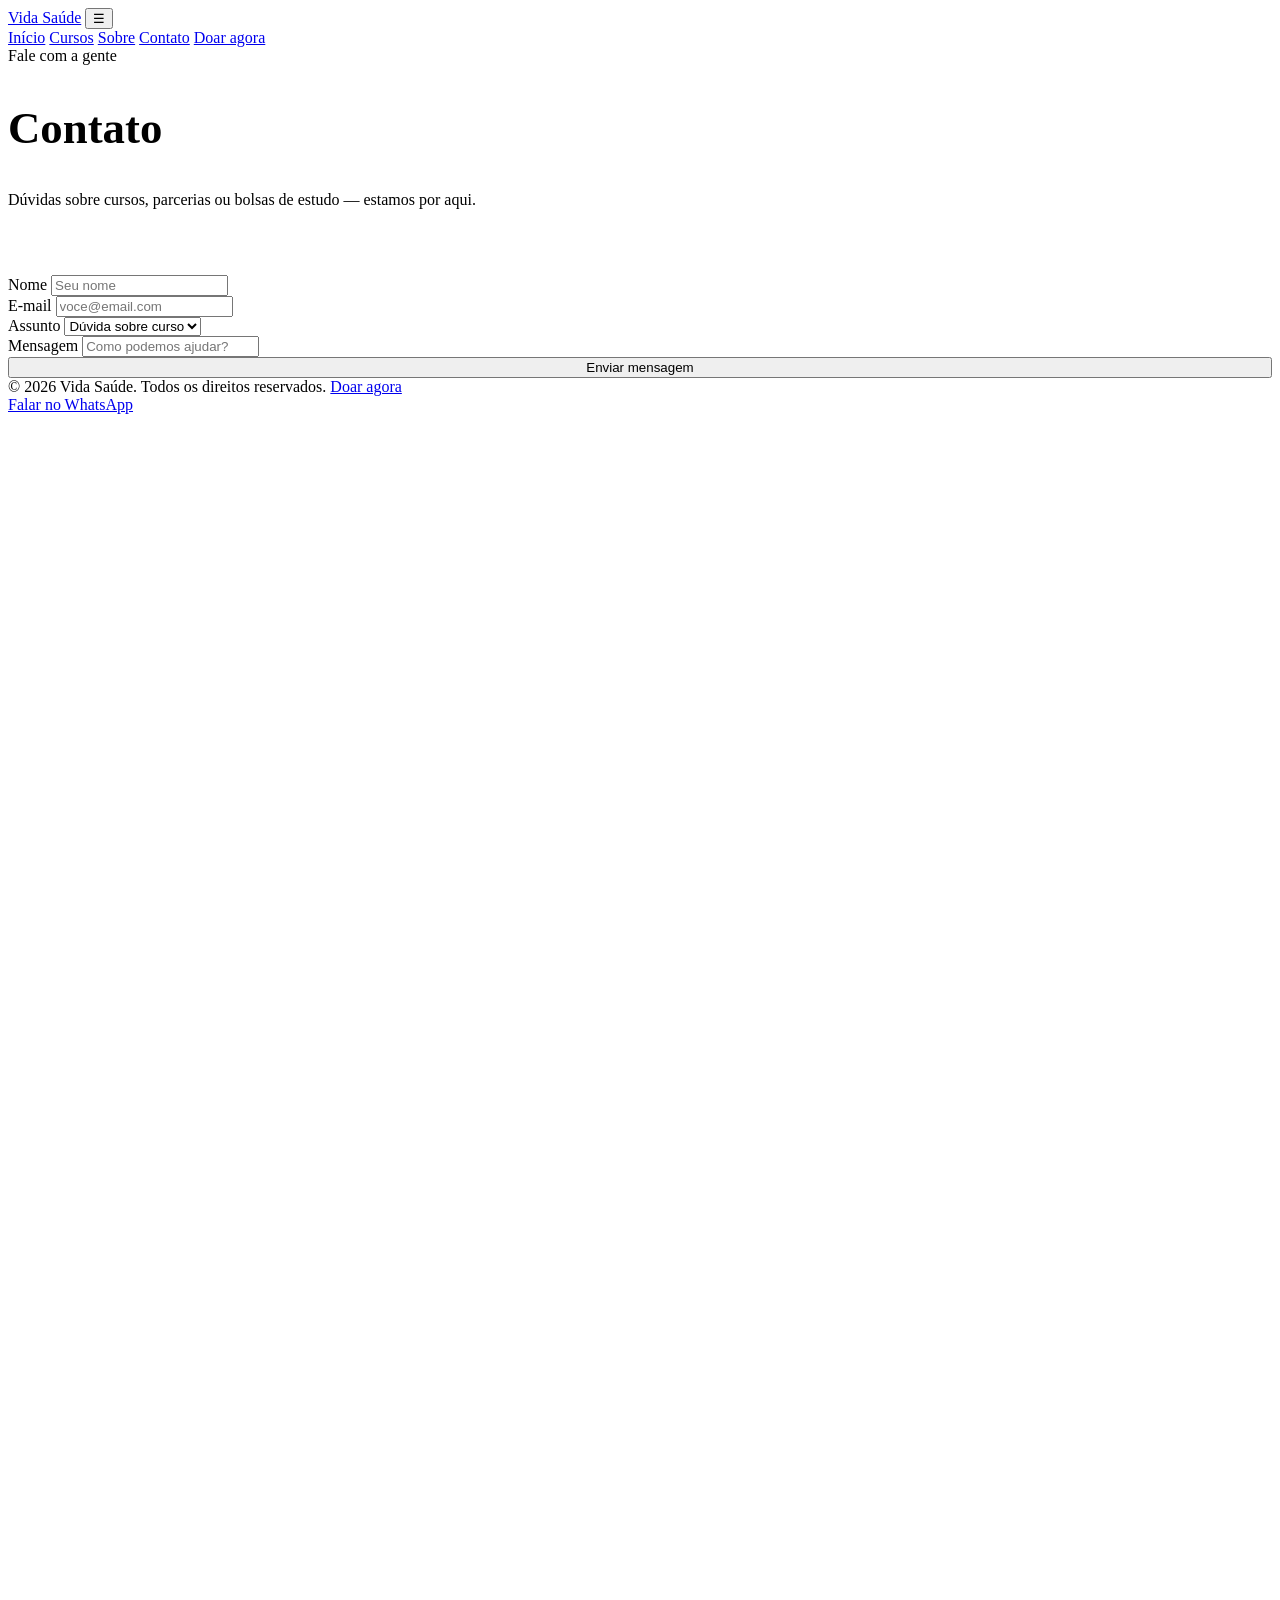
==== Contato.html @ 939e720a "1 versão" ====
<!DOCTYPE html>
<html lang="pt-BR">
<head>
<meta charset="UTF-8">
<meta name="viewport" content="width=device-width, initial-scale=1.0">
<title>Contato — Cruz Vermelha</title>
<link rel="stylesheet" href="style.css">
</head>
<body>

<header class="header">
  <div class="container header-inner">
    <a href="index.html" class="logo"><span class="marca" aria-hidden="true"></span>Vida Saúde</a>
    <button class="nav-toggle" aria-label="Abrir menu" aria-expanded="false">☰</button>
    <nav class="nav">
      <a href="index.html">Início</a>
      <a href="cursos.html">Cursos</a>
      <a href="sobre.html">Sobre</a>
      <a href="contato.html">Contato</a>
      <a href="doacao.html" class="btn-doar">Doar agora</a>
    </nav>
  </div>
</header>

<section class="hero" style="padding-bottom:50px;">
  <div class="container">
    <span class="eyebrow">Fale com a gente</span>
    <h1 style="font-size:clamp(2rem,4vw,2.8rem);">Contato</h1>
    <p class="lead">Dúvidas sobre cursos, parcerias ou bolsas de estudo — estamos por aqui.</p>
  </div>
</section>

<section class="secao">
  <div class="container">
    <form class="form-doacao" onsubmit="event.preventDefault(); alert('Mensagem enviada! (ligar a um backend real de envio de e-mail)');">
      <div class="campo">
        <label for="c-nome">Nome</label>
        <input type="text" id="c-nome" required placeholder="Seu nome">
      </div>
      <div class="campo">
        <label for="c-email">E-mail</label>
        <input type="email" id="c-email" required placeholder="voce@email.com">
      </div>
      <div class="campo">
        <label for="c-assunto">Assunto</label>
        <select id="c-assunto">
          <option>Dúvida sobre curso</option>
          <option>Bolsa de estudo</option>
          <option>Quero ser instrutor</option>
          <option>Parcerias</option>
        </select>
      </div>
      <div class="campo">
        <label for="c-mensagem">Mensagem</label>
        <input type="text" id="c-mensagem" placeholder="Como podemos ajudar?">
      </div>
      <button type="submit" class="btn btn-primario" style="width:100%;">Enviar mensagem</button>
    </form>
  </div>
</section>

<footer class="footer">
  <div class="container">
    <div class="footer-baixo">
      <span>© 2026 Vida Saúde. Todos os direitos reservados.</span>
      <a href="doacao.html">Doar agora</a>
    </div>
  </div>
</footer>

<a href="https://wa.me/5500000000000?text=Ol%C3%A1!%20Gostaria%20de%20saber%20mais%20sobre%20os%20cursos." class="whatsapp-flutuante" target="_blank" rel="noopener" aria-label="Falar no WhatsApp">
  <span class="rotulo-sr">Falar no WhatsApp</span>
  <svg viewBox="0 0 24 24" fill="none" xmlns="http://www.w3.org/2000/svg">
    <path d="M12.04 2C6.58 2 2.13 6.45 2.13 11.91C2.13 13.66 2.59 15.36 3.45 16.86L2.05 22L7.3 20.62C8.75 21.41 10.38 21.83 12.04 21.83C17.5 21.83 21.95 17.38 21.95 11.92C21.95 9.27 20.92 6.78 19.05 4.91C17.18 3.03 14.69 2 12.04 2ZM12.04 20.15C10.56 20.15 9.11 19.76 7.84 19L7.54 18.82L4.42 19.64L5.26 16.6L5.06 16.29C4.22 14.98 3.79 13.46 3.79 11.91C3.79 7.37 7.5 3.66 12.05 3.66C14.25 3.66 16.32 4.52 17.87 6.08C19.42 7.63 20.29 9.7 20.29 11.92C20.28 16.46 16.57 20.15 12.04 20.15ZM16.56 13.99C16.31 13.87 15.11 13.27 14.88 13.19C14.65 13.1 14.48 13.06 14.31 13.31C14.14 13.56 13.66 14.13 13.51 14.3C13.36 14.47 13.22 14.49 12.97 14.37C12.72 14.24 11.93 13.98 10.99 13.14C10.26 12.49 9.77 11.68 9.62 11.43C9.48 11.18 9.6 11.05 9.72 10.93C9.83 10.82 9.97 10.63 10.1 10.48C10.22 10.33 10.27 10.22 10.35 10.05C10.44 9.88 10.4 9.73 10.34 9.61C10.27 9.49 9.78 8.29 9.58 7.8C9.38 7.32 9.17 7.39 9.02 7.38C8.87 7.37 8.7 7.37 8.53 7.37C8.36 7.37 8.08 7.43 7.85 7.68C7.62 7.93 6.98 8.53 6.98 9.73C6.98 10.93 7.87 12.09 7.99 12.26C8.11 12.43 9.77 15 12.32 16.05C12.93 16.31 13.4 16.46 13.77 16.57C14.38 16.76 14.94 16.73 15.38 16.67C15.87 16.6 16.9 16.05 17.11 15.44C17.33 14.83 17.33 14.31 17.26 14.2C17.2 14.09 17.03 14.02 16.78 13.9L16.56 13.99Z" fill="white"/>
  </svg>
</a>

<script src="main.js"></script>
</body>
</html>
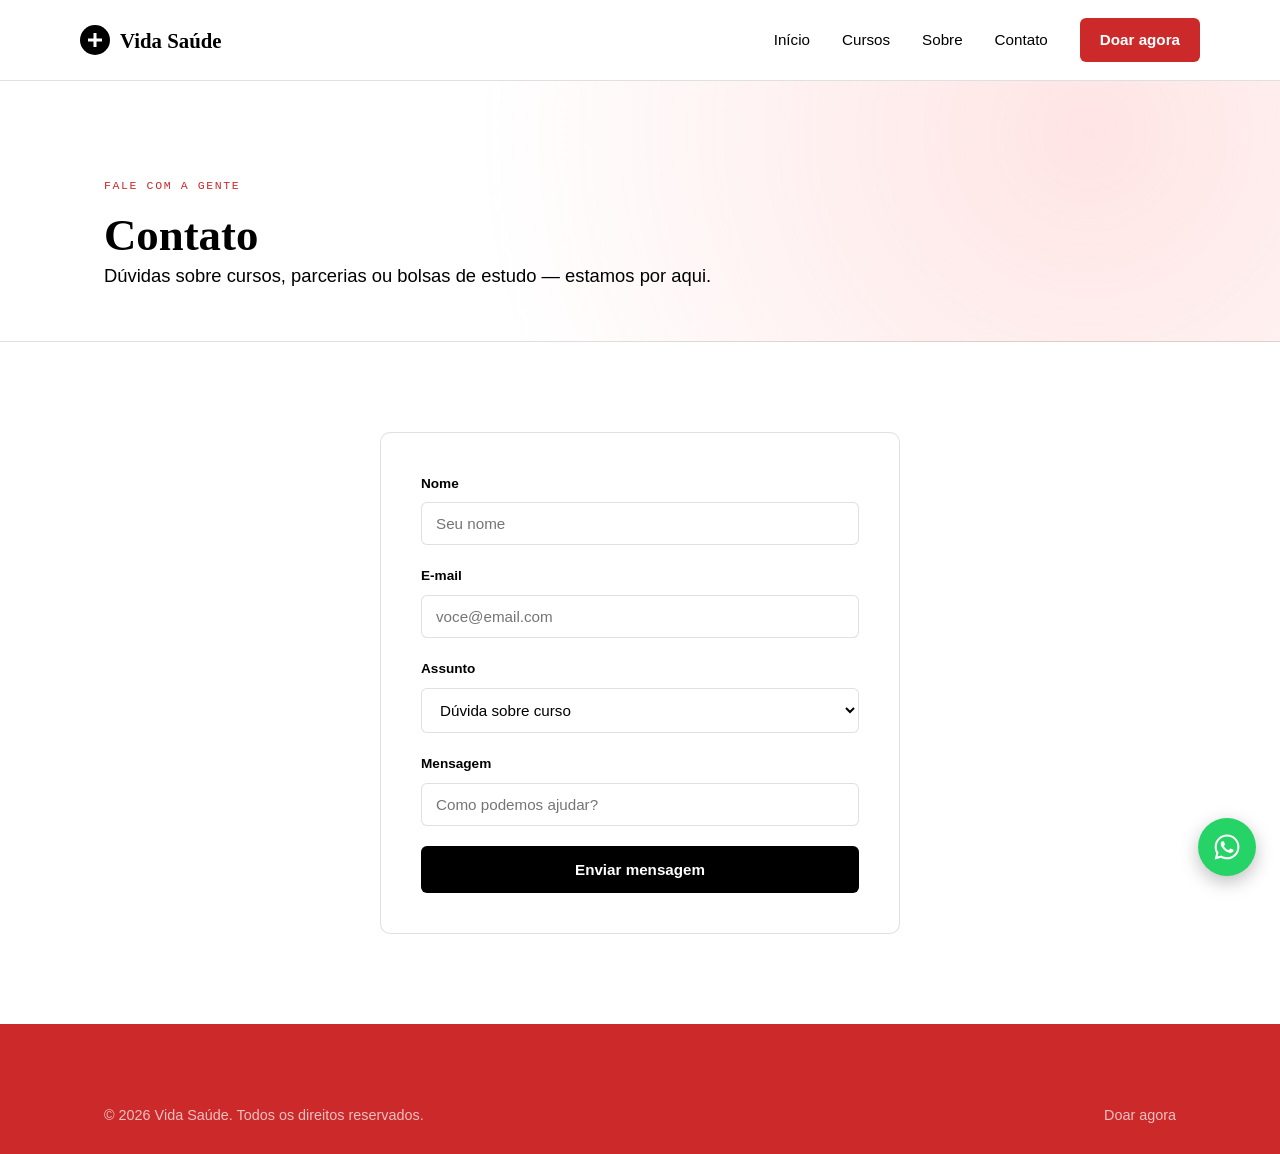
==== commit 5b628384: "2 versão" ====
--- a/Contato.html
+++ b/Contato.html
@@ -4,7 +4,7 @@
 <meta charset="UTF-8">
 <meta name="viewport" content="width=device-width, initial-scale=1.0">
 <title>Contato — Cruz Vermelha</title>
-<link rel="stylesheet" href="style.css">
+<link rel="stylesheet" href="Style.css">
 </head>
 <body>
 
--- a/Style.css
+++ b/Style.css
@@ -0,0 +1,340 @@
+@import url('https://fonts.googleapis.com/css2?family=Fraunces:opsz,wght@9..144,400;9..144,600;9..144,700&family=Work+Sans:wght@400;500;600;700&family=JetBrains+Mono:wght@500&display=swap');
+
+:root{
+   --preto: #000000;
+   --branco: #FFFFFF;
+   --vermelho-claro: #cc2a2a;
+   --texto: #000000;
+   --display: 'Fraunces', serif;
+   --corpo: 'Work Sans', sans-serif;
+   --mono: 'JetBrains Mono', monospace;
+   --radius: 6px;
+   --container: 1120px;
+}
+
+*{ box-sizing: border-box; margin: 0; padding: 0; }
+
+html{ scroll-behavior: smooth; }
+
+body{
+  font-family: var(--corpo);
+  color: var(--texto);
+  background: var(--branco);
+  line-height: 1.6;
+  -webkit-font-smoothing: antialiased;
+}
+
+img{ max-width: 100%; display: block; }
+a{ color: inherit; text-decoration: none; }
+ul{ list-style: none; }
+
+.container{
+  max-width: var(--container);
+  margin: 0 auto;
+  padding: 0 24px;
+}
+
+:focus-visible{
+  outline: 2px solid var(--ambar);
+  outline-offset: 3px;
+}
+
+@media (prefers-reduced-motion: reduce){
+  *{ animation: none !important; transition: none !important; scroll-behavior: auto !important; }
+}
+
+/* ---------- Tipografia ---------- */
+h1, h2, h3{ font-family: var(--display); font-weight: 600; line-height: 1.15; color: var(--preto); }
+h1{ font-size: clamp(2.4rem, 5vw, 3.8rem); font-weight: 700; }
+h2{ font-size: clamp(1.8rem, 3vw, 2.4rem); }
+h3{ font-size: 1.25rem; }
+.eyebrow{
+   font-family: var(--mono);
+   font-size: 0.72rem;
+   letter-spacing: 0.14em;
+   text-transform: uppercase;
+   color: var(--vermelho-claro);
+   display: inline-block;
+   margin-bottom: 14px;
+}
+p.lead{ font-size: 1.15rem; color: #000000; max-width: 60ch; }
+
+/* ---------- Header ---------- */
+.header{
+   position: sticky;
+   top: 0;
+   z-index: 50;
+   background: rgba(255,255,255,0.92);
+   backdrop-filter: blur(8px);
+   border-bottom: 1px solid rgba(0,0,0,0.12);
+}
+.header-inner{
+  display: flex;
+  align-items: center;
+  justify-content: space-between;
+  padding: 18px 0;
+}
+.logo{
+   font-family: var(--display);
+   font-weight: 700;
+   font-size: 1.3rem;
+   color: var(--preto);
+   display: flex;
+   align-items: center;
+   gap: 10px;
+}
+.logo .marca{
+   width: 30px; height: 30px;
+   border-radius: 50%;
+   background: var(--preto);
+   position: relative;
+   flex-shrink: 0;
+}
+.logo .marca::before, .logo .marca::after{
+  content: '';
+  position: absolute;
+  background: var(--branco);
+  top: 50%; left: 50%;
+  transform: translate(-50%,-50%);
+}
+.logo .marca::before{ width: 14px; height: 3px; }
+.logo .marca::after{ width: 3px; height: 14px; }
+
+.nav{ display: flex; gap: 32px; align-items: center; }
+.nav a{
+   font-size: 0.95rem;
+   font-weight: 500;
+   color: var(--preto);
+   position: relative;
+   padding: 4px 0;
+}
+.nav a:hover{ color: var(--vermelho-claro); }
+.nav .btn-doar{
+   background: var(--vermelho-claro);
+   color: var(--branco);
+   padding: 10px 20px;
+   border-radius: var(--radius);
+   font-weight: 600;
+}
+.nav .btn-doar:hover{ background: #FF8E8E; }
+
+.nav-toggle{ display: none; background: none; border: 0; font-size: 1.5rem; cursor: pointer; }
+
+@media (max-width: 860px){
+  .nav{
+    position: fixed; inset: 68px 0 0 0;
+    background: var(--branco);
+    flex-direction: column;
+    padding: 32px 24px;
+    gap: 24px;
+    transform: translateX(100%);
+    transition: transform .3s ease;
+  }
+  .nav.aberto{ transform: translateX(0); }
+  .nav-toggle{ display: block; }
+}
+
+/* ---------- Hero ---------- */
+.hero{
+   padding: 90px 0 70px;
+   background:
+     radial-gradient(circle at 85% 20%, rgba(255,107,107,0.18), transparent 55%),
+     var(--branco);
+   border-bottom: 1px solid rgba(0,0,0,0.12);
+}
+.hero-grid{
+  display: grid;
+  grid-template-columns: 1.1fr 0.9fr;
+  gap: 56px;
+  align-items: center;
+}
+@media (max-width: 860px){ .hero-grid{ grid-template-columns: 1fr; } }
+
+.hero-cta{ display: flex; gap: 14px; margin-top: 32px; flex-wrap: wrap; }
+
+.btn{
+  display: inline-block;
+  padding: 14px 26px;
+  border-radius: var(--radius);
+  font-weight: 600;
+  font-size: 0.95rem;
+  border: 1px solid transparent;
+  cursor: pointer;
+  transition: transform .15s ease, background .15s ease;
+}
+.btn:hover{ transform: translateY(-2px); }
+.btn-primario{ background: var(--preto); color: var(--branco); }
+.btn-primario:hover{ background: var(--vermelho-claro); }
+.btn-secundario{ background: transparent; color: var(--preto); border-color: var(--preto); }
+.btn-secundario:hover{ background: var(--preto); color: var(--branco); }
+.btn-doacao{ background: var(--vermelho-claro); color: var(--branco); }
+.btn-doacao:hover{ background: #FF8E8E; }
+
+/* painel visual do hero: agenda-cartão */
+.agenda-card{
+   background: var(--preto);
+   color: var(--branco);
+   border-radius: 10px;
+   padding: 32px;
+   position: relative;
+   overflow: hidden;
+}
+.agenda-card::after{
+   content: '';
+   position: absolute;
+   width: 220px; height: 220px;
+   background: var(--vermelho-claro);
+   opacity: 0.25;
+   border-radius: 50%;
+   right: -70px; bottom: -90px;
+}
+.agenda-card .rotulo{ font-family: var(--mono); font-size: 0.7rem; letter-spacing: 0.12em; text-transform: uppercase; opacity: 0.75; }
+.agenda-item{
+   display: flex; justify-content: space-between; align-items: center;
+   padding: 14px 0; border-bottom: 1px solid rgba(255,255,255,0.18);
+   position: relative; z-index: 1;
+}
+.agenda-item:last-child{ border-bottom: none; }
+.agenda-item .data{ font-family: var(--mono); font-size: 0.85rem; color: var(--vermelho-claro); }
+
+/* ---------- Seção genérica ---------- */
+.secao{ padding: 90px 0; }
+.secao-bege{ background: var(--preto); }
+.secao-cabecalho{ max-width: 640px; margin-bottom: 48px; }
+
+/* ---------- Cursos ---------- */
+.grade-cursos{
+  display: grid;
+  grid-template-columns: repeat(auto-fit, minmax(300px, 1fr));
+  gap: 24px;
+}
+.curso-card{
+   background: var(--branco);
+   border: 1px solid rgba(0,0,0,0.12);
+   border-radius: 8px;
+   padding: 28px;
+   transition: border-color .15s ease, transform .15s ease;
+}
+.curso-card:hover{ border-color: var(--preto); transform: translateY(-3px); }
+.curso-card .carga{
+   font-family: var(--mono);
+   font-size: 0.78rem;
+   color: var(--vermelho-claro);
+   margin-bottom: 10px;
+   display: block;
+}
+.curso-card p{ color: #000000; margin: 10px 0 18px; font-size: 0.95rem; }
+.curso-card .meta{
+   display: flex; justify-content: space-between;
+   font-size: 0.85rem; color: var(--preto);
+   border-top: 1px dashed rgba(0,0,0,0.12);
+   padding-top: 14px;
+   font-family: var(--mono);
+}
+
+/* ---------- Números / impacto ---------- */
+.numeros{
+  display: grid;
+  grid-template-columns: repeat(4, 1fr);
+  gap: 24px;
+  text-align: center;
+}
+@media (max-width: 700px){ .numeros{ grid-template-columns: repeat(2, 1fr); } }
+.numero{ padding: 20px; }
+.numero .valor{ font-family: var(--display); font-size: 2.6rem; font-weight: 700; color: var(--preto); }
+.numero .rotulo{ font-size: 0.85rem; color: #55655F; margin-top: 6px; }
+
+/* ---------- Faixa de doação ---------- */
+.faixa-doacao{
+   background: var(--vermelho-claro);
+   color: var(--branco);
+   padding: 64px 0;
+   text-align: center;
+}
+.faixa-doacao h2{ color: var(--branco); }
+.faixa-doacao p{ color: rgba(255,255,255,0.8); max-width: 55ch; margin: 14px auto 30px; }
+
+/* ---------- Footer ---------- */
+.footer{
+   background: var(--vermelho-claro);
+   color: rgba(255,255,255,0.7);
+   padding: 56px 0 28px;
+   font-size: 0.9rem;
+}
+.footer-grid{
+  display: grid;
+  grid-template-columns: 1.4fr 1fr 1fr;
+  gap: 32px;
+  padding-bottom: 32px;
+  border-bottom: 1px solid rgba(251,249,245,0.14);
+}
+@media (max-width: 700px){ .footer-grid{ grid-template-columns: 1fr; } }
+.footer h4{ color: var(--branco); font-family: var(--corpo); font-size: 0.85rem; letter-spacing: 0.06em; text-transform: uppercase; margin-bottom: 14px; }
+.footer li{ margin-bottom: 8px; }
+.footer a:hover{ color: var(--preto); }
+.footer-baixo{ padding-top: 24px; display: flex; justify-content: space-between; flex-wrap: wrap; gap: 10px; }
+
+/* ---------- Botão flutuante do WhatsApp ---------- */
+.whatsapp-flutuante{
+   position: fixed;
+   right: 24px;
+   bottom: 24px;
+   z-index: 60;
+   width: 58px;
+   height: 58px;
+   border-radius: 50%;
+   background: #25D366;
+   display: flex;
+   align-items: center;
+   justify-content: center;
+   box-shadow: 0 6px 18px rgba(0,0,0,0.25);
+   transition: transform .15s ease, box-shadow .15s ease;
+}
+.whatsapp-flutuante:hover{
+   transform: translateY(-3px) scale(1.05);
+   box-shadow: 0 10px 24px rgba(0,0,0,0.3);
+}
+.whatsapp-flutuante svg{ width: 30px; height: 30px; }
+.whatsapp-flutuante .rotulo-sr{
+  position: absolute; width: 1px; height: 1px;
+  overflow: hidden; clip: rect(0,0,0,0); white-space: nowrap;
+}
+
+@media (max-width: 480px){
+  .whatsapp-flutuante{ right: 16px; bottom: 16px; width: 52px; height: 52px; }
+  .whatsapp-flutuante svg{ width: 26px; height: 26px; }
+}
+
+/* ---------- Formulário de doação ---------- */
+.form-doacao{
+   background: var(--branco);
+   border: 1px solid rgba(0,0,0,0.12);
+   border-radius: 10px;
+   padding: 40px;
+   max-width: 520px;
+   margin: 0 auto;
+}
+.campo{ margin-bottom: 20px; }
+.campo label{ display: block; font-size: 0.85rem; font-weight: 600; margin-bottom: 8px; }
+.campo input, .campo select{
+   width: 100%;
+   padding: 12px 14px;
+   border: 1px solid rgba(0,0,0,0.12);
+   border-radius: var(--radius);
+   font-family: var(--corpo);
+   font-size: 0.95rem;
+   background: var(--branco);
+}
+.campo input:focus, .campo select:focus{ border-color: var(--preto); }
+.valores{ display: grid; grid-template-columns: repeat(4, 1fr); gap: 10px; margin-bottom: 20px; }
+.valor-btn{
+   padding: 12px 0;
+   text-align: center;
+   border: 1px solid rgba(0,0,0,0.12);
+   border-radius: var(--radius);
+   background: var(--branco);
+   cursor: pointer;
+   font-family: var(--mono);
+   font-weight: 500;
+}
+.valor-btn.selecionado, .valor-btn:hover{ border-color: var(--vermelho-claro); color: var(--vermelho-claro); }
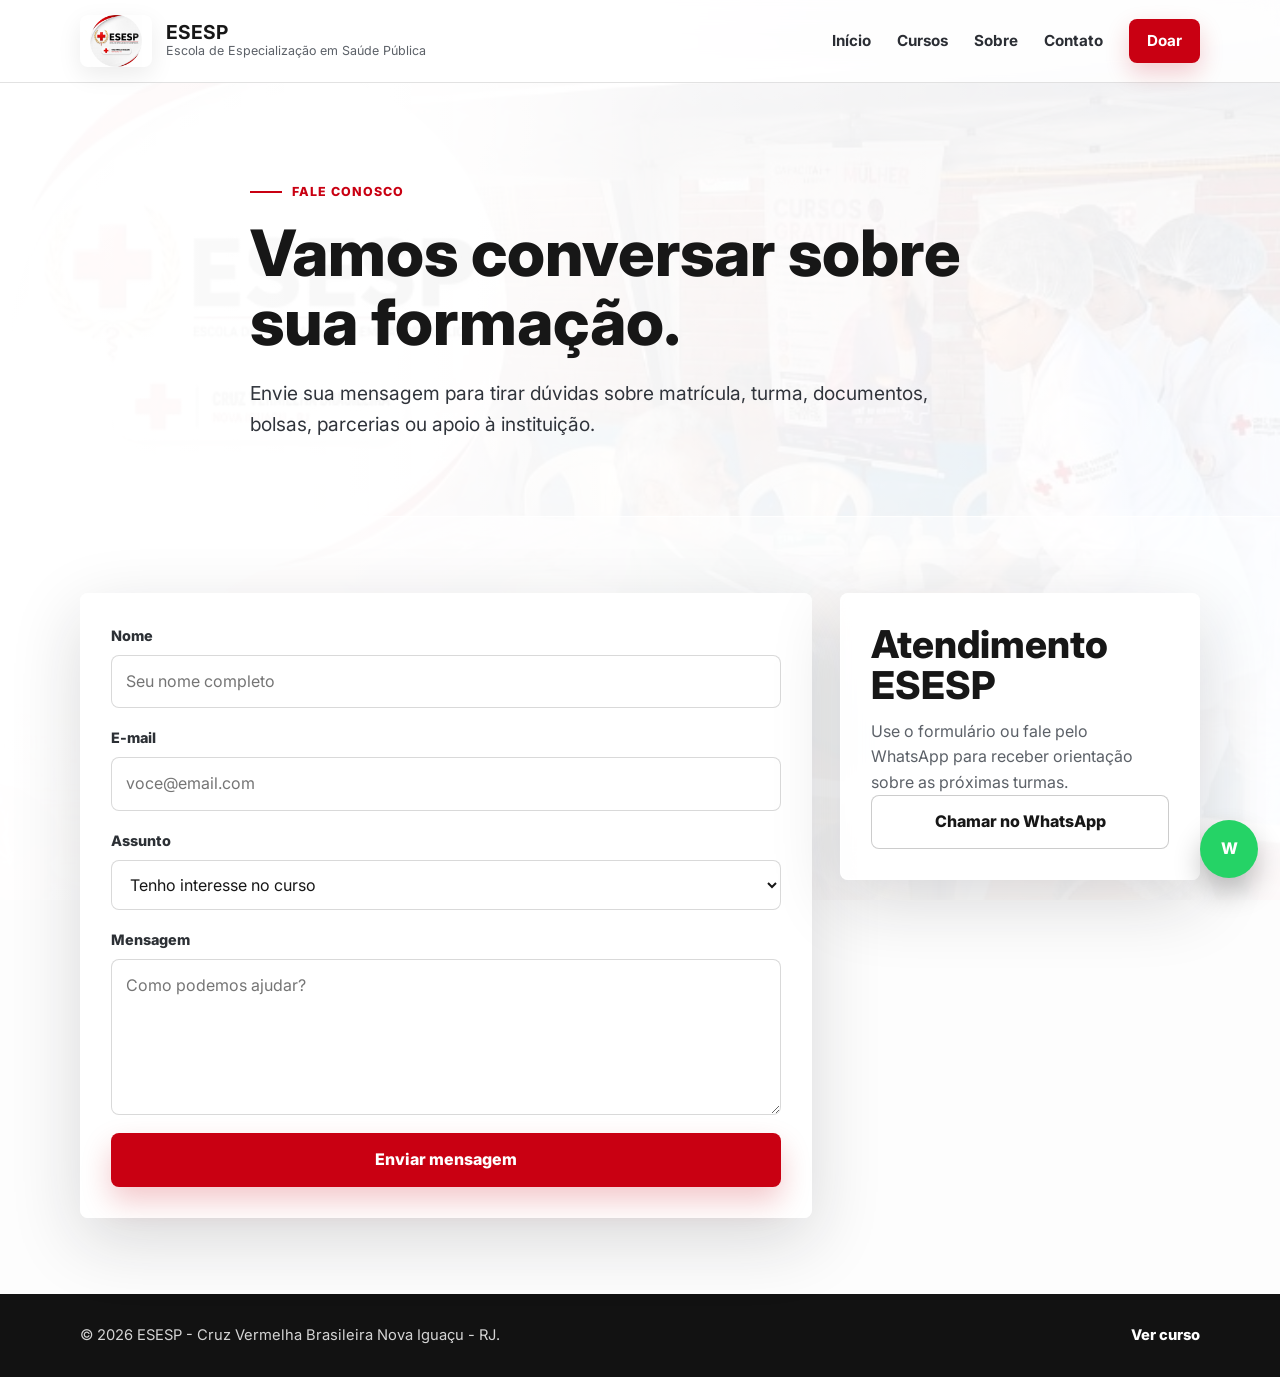
==== commit 9dbfdea9: "7 versão" ====
--- a/Contato.html
+++ b/Contato.html
@@ -1,80 +1,82 @@
 <!DOCTYPE html>
 <html lang="pt-BR">
 <head>
-<meta charset="UTF-8">
-<meta name="viewport" content="width=device-width, initial-scale=1.0">
-<title>Contato — Cruz Vermelha</title>
-<link rel="stylesheet" href="Style.css">
+  <meta charset="UTF-8">
+  <meta name="viewport" content="width=device-width, initial-scale=1.0">
+  <title>Contato | ESESP</title>
+  <meta name="description" content="Entre em contato com a ESESP para informações sobre matrícula, curso técnico de enfermagem, parcerias e doações.">
+  <link rel="stylesheet" href="Style.css">
 </head>
 <body>
+  <header class="header">
+    <div class="container header-inner">
+      <a href="index.html" class="brand" aria-label="Página inicial da ESESP">
+        <img src="assets/logo-esesp.jpg" alt="Logo ESESP">
+        <span><strong>ESESP</strong><small>Escola de Especialização em Saúde Pública</small></span>
+      </a>
+      <button class="nav-toggle" aria-label="Abrir menu" aria-expanded="false">☰</button>
+      <nav class="nav" aria-label="Navegação principal">
+        <a href="index.html">Início</a>
+        <a href="Cursos.html">Cursos</a>
+        <a href="Sobre.html">Sobre</a>
+        <a href="Contato.html">Contato</a>
+        <a href="Doacao.html" class="nav-cta">Doar</a>
+      </nav>
+    </div>
+  </header>
 
-<header class="header">
-  <div class="container header-inner">
-    <a href="index.html" class="logo"><span class="marca" aria-hidden="true"></span>Vida Saúde</a>
-    <button class="nav-toggle" aria-label="Abrir menu" aria-expanded="false">☰</button>
-    <nav class="nav">
-      <a href="index.html">Início</a>
-      <a href="cursos.html">Cursos</a>
-      <a href="sobre.html">Sobre</a>
-      <a href="contato.html">Contato</a>
-      <a href="doacao.html" class="btn-doar">Doar agora</a>
-    </nav>
-  </div>
-</header>
+  <main>
+    <section class="page-hero">
+      <div class="container narrow">
+        <span class="eyebrow">Fale conosco</span>
+        <h1>Vamos conversar sobre sua formação.</h1>
+        <p class="lead">Envie sua mensagem para tirar dúvidas sobre matrícula, turma, documentos, bolsas, parcerias ou apoio à instituição.</p>
+      </div>
+    </section>
 
-<section class="hero" style="padding-bottom:50px;">
-  <div class="container">
-    <span class="eyebrow">Fale com a gente</span>
-    <h1 style="font-size:clamp(2rem,4vw,2.8rem);">Contato</h1>
-    <p class="lead">Dúvidas sobre cursos, parcerias ou bolsas de estudo — estamos por aqui.</p>
-  </div>
-</section>
+    <section class="section">
+      <div class="container contact-layout">
+        <form class="form-panel" id="contact-form">
+          <div class="field">
+            <label for="nome">Nome</label>
+            <input id="nome" name="nome" type="text" placeholder="Seu nome completo" required>
+          </div>
+          <div class="field">
+            <label for="email">E-mail</label>
+            <input id="email" name="email" type="email" placeholder="voce@email.com" required>
+          </div>
+          <div class="field">
+            <label for="assunto">Assunto</label>
+            <select id="assunto" name="assunto">
+              <option>Tenho interesse no curso</option>
+              <option>Informações sobre matrícula</option>
+              <option>Parcerias</option>
+              <option>Doações</option>
+            </select>
+          </div>
+          <div class="field">
+            <label for="mensagem">Mensagem</label>
+            <textarea id="mensagem" name="mensagem" rows="5" placeholder="Como podemos ajudar?"></textarea>
+          </div>
+          <button class="btn btn-primary full" type="submit">Enviar mensagem</button>
+        </form>
+        <aside class="contact-info">
+          <h2>Atendimento ESESP</h2>
+          <p>Use o formulário ou fale pelo WhatsApp para receber orientação sobre as próximas turmas.</p>
+          <a href="https://wa.me/5500000000000?text=Ol%C3%A1!%20Gostaria%20de%20falar%20com%20a%20ESESP." class="btn btn-secondary full" target="_blank" rel="noopener">Chamar no WhatsApp</a>
+        </aside>
+      </div>
+    </section>
+  </main>
 
-<section class="secao">
-  <div class="container">
-    <form class="form-doacao" onsubmit="event.preventDefault(); alert('Mensagem enviada! (ligar a um backend real de envio de e-mail)');">
-      <div class="campo">
-        <label for="c-nome">Nome</label>
-        <input type="text" id="c-nome" required placeholder="Seu nome">
-      </div>
-      <div class="campo">
-        <label for="c-email">E-mail</label>
-        <input type="email" id="c-email" required placeholder="voce@email.com">
-      </div>
-      <div class="campo">
-        <label for="c-assunto">Assunto</label>
-        <select id="c-assunto">
-          <option>Dúvida sobre curso</option>
-          <option>Bolsa de estudo</option>
-          <option>Quero ser instrutor</option>
-          <option>Parcerias</option>
-        </select>
-      </div>
-      <div class="campo">
-        <label for="c-mensagem">Mensagem</label>
-        <input type="text" id="c-mensagem" placeholder="Como podemos ajudar?">
-      </div>
-      <button type="submit" class="btn btn-primario" style="width:100%;">Enviar mensagem</button>
-    </form>
-  </div>
-</section>
+  <footer class="footer">
+    <div class="container footer-inner">
+      <span>© 2026 ESESP - Cruz Vermelha Brasileira Nova Iguaçu - RJ.</span>
+      <a href="Cursos.html">Ver curso</a>
+    </div>
+  </footer>
 
-<footer class="footer">
-  <div class="container">
-    <div class="footer-baixo">
-      <span>© 2026 Vida Saúde. Todos os direitos reservados.</span>
-      <a href="doacao.html">Doar agora</a>
-    </div>
-  </div>
-</footer>
-
-<a href="https://wa.me/5500000000000?text=Ol%C3%A1!%20Gostaria%20de%20saber%20mais%20sobre%20os%20cursos." class="whatsapp-flutuante" target="_blank" rel="noopener" aria-label="Falar no WhatsApp">
-  <span class="rotulo-sr">Falar no WhatsApp</span>
-  <svg viewBox="0 0 24 24" fill="none" xmlns="http://www.w3.org/2000/svg">
-    <path d="M12.04 2C6.58 2 2.13 6.45 2.13 11.91C2.13 13.66 2.59 15.36 3.45 16.86L2.05 22L7.3 20.62C8.75 21.41 10.38 21.83 12.04 21.83C17.5 21.83 21.95 17.38 21.95 11.92C21.95 9.27 20.92 6.78 19.05 4.91C17.18 3.03 14.69 2 12.04 2ZM12.04 20.15C10.56 20.15 9.11 19.76 7.84 19L7.54 18.82L4.42 19.64L5.26 16.6L5.06 16.29C4.22 14.98 3.79 13.46 3.79 11.91C3.79 7.37 7.5 3.66 12.05 3.66C14.25 3.66 16.32 4.52 17.87 6.08C19.42 7.63 20.29 9.7 20.29 11.92C20.28 16.46 16.57 20.15 12.04 20.15ZM16.56 13.99C16.31 13.87 15.11 13.27 14.88 13.19C14.65 13.1 14.48 13.06 14.31 13.31C14.14 13.56 13.66 14.13 13.51 14.3C13.36 14.47 13.22 14.49 12.97 14.37C12.72 14.24 11.93 13.98 10.99 13.14C10.26 12.49 9.77 11.68 9.62 11.43C9.48 11.18 9.6 11.05 9.72 10.93C9.83 10.82 9.97 10.63 10.1 10.48C10.22 10.33 10.27 10.22 10.35 10.05C10.44 9.88 10.4 9.73 10.34 9.61C10.27 9.49 9.78 8.29 9.58 7.8C9.38 7.32 9.17 7.39 9.02 7.38C8.87 7.37 8.7 7.37 8.53 7.37C8.36 7.37 8.08 7.43 7.85 7.68C7.62 7.93 6.98 8.53 6.98 9.73C6.98 10.93 7.87 12.09 7.99 12.26C8.11 12.43 9.77 15 12.32 16.05C12.93 16.31 13.4 16.46 13.77 16.57C14.38 16.76 14.94 16.73 15.38 16.67C15.87 16.6 16.9 16.05 17.11 15.44C17.33 14.83 17.33 14.31 17.26 14.2C17.2 14.09 17.03 14.02 16.78 13.9L16.56 13.99Z" fill="white"/>
-  </svg>
-</a>
-
-<script src="main.js"></script>
+  <a class="whatsapp-float" href="https://wa.me/5500000000000?text=Ol%C3%A1!%20Gostaria%20de%20falar%20com%20a%20ESESP." target="_blank" rel="noopener" aria-label="Falar pelo WhatsApp">W</a>
+  <script src="Main.js"></script>
 </body>
-</html>+</html>
--- a/Style.css
+++ b/Style.css
@@ -1,340 +1,742 @@
-@import url('https://fonts.googleapis.com/css2?family=Fraunces:opsz,wght@9..144,400;9..144,600;9..144,700&family=Work+Sans:wght@400;500;600;700&family=JetBrains+Mono:wght@500&display=swap');
-
-:root{
-   --preto: #000000;
-   --branco: #FFFFFF;
-   --vermelho-claro: #cc2a2a;
-   --texto: #000000;
-   --display: 'Fraunces', serif;
-   --corpo: 'Work Sans', sans-serif;
-   --mono: 'JetBrains Mono', monospace;
-   --radius: 6px;
-   --container: 1120px;
-}
-
-*{ box-sizing: border-box; margin: 0; padding: 0; }
-
-html{ scroll-behavior: smooth; }
-
-body{
-  font-family: var(--corpo);
-  color: var(--texto);
-  background: var(--branco);
+@import url('https://fonts.googleapis.com/css2?family=Inter:wght@400;500;600;700;800&display=swap');
+
+:root {
+  --red: #c90012;
+  --red-dark: #97000d;
+  --ink: #171717;
+  --muted: #5c6168;
+  --line: rgba(23, 23, 23, 0.12);
+  --white: #ffffff;
+  --soft: rgba(255, 255, 255, 0.9);
+  --container: 1120px;
+  --radius: 8px;
+  --shadow: 0 22px 70px rgba(22, 24, 29, 0.16);
+}
+
+* {
+  box-sizing: border-box;
+  margin: 0;
+  padding: 0;
+}
+
+html {
+  scroll-behavior: smooth;
+}
+
+body {
+  min-height: 100vh;
+  font-family: "Inter", Arial, sans-serif;
+  color: var(--ink);
   line-height: 1.6;
+  background: #f5f5f5;
   -webkit-font-smoothing: antialiased;
 }
 
-img{ max-width: 100%; display: block; }
-a{ color: inherit; text-decoration: none; }
-ul{ list-style: none; }
-
-.container{
-  max-width: var(--container);
+body::before {
+  content: "";
+  position: fixed;
+  inset: 0;
+  z-index: -2;
+  background: url("assets/curso-enfermagem.jpg") center top / cover no-repeat;
+}
+
+body::after {
+  content: "";
+  position: fixed;
+  inset: 0;
+  z-index: -1;
+  background:
+    linear-gradient(90deg, rgba(255, 255, 255, 0.94) 0%, rgba(255, 255, 255, 0.84) 45%, rgba(255, 255, 255, 0.58) 100%),
+    rgba(255, 255, 255, 0.48);
+}
+
+img {
+  display: block;
+  max-width: 100%;
+}
+
+a {
+  color: inherit;
+  text-decoration: none;
+}
+
+button,
+input,
+select,
+textarea {
+  font: inherit;
+}
+
+button {
+  cursor: pointer;
+}
+
+.container {
+  width: min(100% - 40px, var(--container));
   margin: 0 auto;
-  padding: 0 24px;
-}
-
-:focus-visible{
-  outline: 2px solid var(--ambar);
+}
+
+.narrow {
+  max-width: 780px;
+}
+
+:focus-visible {
+  outline: 3px solid rgba(201, 0, 18, 0.35);
   outline-offset: 3px;
 }
 
-@media (prefers-reduced-motion: reduce){
-  *{ animation: none !important; transition: none !important; scroll-behavior: auto !important; }
-}
-
-/* ---------- Tipografia ---------- */
-h1, h2, h3{ font-family: var(--display); font-weight: 600; line-height: 1.15; color: var(--preto); }
-h1{ font-size: clamp(2.4rem, 5vw, 3.8rem); font-weight: 700; }
-h2{ font-size: clamp(1.8rem, 3vw, 2.4rem); }
-h3{ font-size: 1.25rem; }
-.eyebrow{
-   font-family: var(--mono);
-   font-size: 0.72rem;
-   letter-spacing: 0.14em;
-   text-transform: uppercase;
-   color: var(--vermelho-claro);
-   display: inline-block;
-   margin-bottom: 14px;
-}
-p.lead{ font-size: 1.15rem; color: #000000; max-width: 60ch; }
-
-/* ---------- Header ---------- */
-.header{
-   position: sticky;
-   top: 0;
-   z-index: 50;
-   background: rgba(255,255,255,0.92);
-   backdrop-filter: blur(8px);
-   border-bottom: 1px solid rgba(0,0,0,0.12);
-}
-.header-inner{
+.header {
+  position: sticky;
+  top: 0;
+  z-index: 20;
+  background: rgba(255, 255, 255, 0.92);
+  border-bottom: 1px solid var(--line);
+  backdrop-filter: blur(14px);
+}
+
+.header-inner {
+  min-height: 82px;
   display: flex;
   align-items: center;
   justify-content: space-between;
-  padding: 18px 0;
-}
-.logo{
-   font-family: var(--display);
-   font-weight: 700;
-   font-size: 1.3rem;
-   color: var(--preto);
-   display: flex;
-   align-items: center;
-   gap: 10px;
-}
-.logo .marca{
-   width: 30px; height: 30px;
-   border-radius: 50%;
-   background: var(--preto);
-   position: relative;
-   flex-shrink: 0;
-}
-.logo .marca::before, .logo .marca::after{
-  content: '';
+  gap: 24px;
+}
+
+.brand {
+  display: flex;
+  align-items: center;
+  gap: 14px;
+  min-width: 0;
+}
+
+.brand img {
+  width: 72px;
+  height: 52px;
+  object-fit: contain;
+  border-radius: var(--radius);
+  background: var(--white);
+  box-shadow: 0 8px 24px rgba(0, 0, 0, 0.08);
+}
+
+.brand span {
+  display: grid;
+  gap: 1px;
+}
+
+.brand strong {
+  font-size: 1.2rem;
+  line-height: 1;
+  letter-spacing: 0;
+}
+
+.brand small {
+  max-width: 260px;
+  color: var(--muted);
+  font-size: 0.78rem;
+  line-height: 1.2;
+}
+
+.nav {
+  display: flex;
+  align-items: center;
+  gap: 26px;
+}
+
+.nav a {
+  color: #2b2e34;
+  font-size: 0.95rem;
+  font-weight: 700;
+}
+
+.nav a:hover {
+  color: var(--red);
+}
+
+.nav-cta {
+  padding: 10px 18px;
+  color: var(--white) !important;
+  background: var(--red);
+  border-radius: var(--radius);
+  box-shadow: 0 10px 24px rgba(201, 0, 18, 0.2);
+}
+
+.nav-cta:hover {
+  background: var(--red-dark);
+}
+
+.nav-toggle {
+  display: none;
+  width: 44px;
+  height: 44px;
+  border: 1px solid var(--line);
+  border-radius: var(--radius);
+  color: var(--ink);
+  background: var(--white);
+  font-size: 1.35rem;
+  line-height: 1;
+}
+
+.hero,
+.page-hero {
+  padding: 92px 0 76px;
+}
+
+.hero-home {
+  min-height: calc(100vh - 82px);
+  display: flex;
+  align-items: center;
+}
+
+.hero-grid {
+  display: grid;
+  grid-template-columns: minmax(0, 1.04fr) minmax(300px, 0.62fr);
+  align-items: center;
+  gap: 58px;
+}
+
+.eyebrow {
+  display: inline-flex;
+  align-items: center;
+  gap: 10px;
+  margin-bottom: 16px;
+  color: var(--red);
+  font-size: 0.78rem;
+  font-weight: 800;
+  letter-spacing: 0.08em;
+  text-transform: uppercase;
+}
+
+.eyebrow::before {
+  content: "";
+  width: 32px;
+  height: 2px;
+  background: currentColor;
+}
+
+.eyebrow.light {
+  color: var(--white);
+}
+
+h1,
+h2,
+h3 {
+  color: var(--ink);
+  line-height: 1.08;
+  letter-spacing: 0;
+}
+
+h1 {
+  max-width: 820px;
+  font-size: clamp(2.45rem, 5vw, 5rem);
+  font-weight: 800;
+}
+
+h2 {
+  font-size: clamp(1.8rem, 3vw, 3rem);
+  font-weight: 800;
+}
+
+h3 {
+  font-size: 1.14rem;
+  font-weight: 800;
+}
+
+.lead {
+  max-width: 680px;
+  margin-top: 22px;
+  color: #30343b;
+  font-size: clamp(1.05rem, 1.5vw, 1.22rem);
+}
+
+.actions {
+  display: flex;
+  flex-wrap: wrap;
+  gap: 14px;
+  margin-top: 34px;
+}
+
+.btn {
+  display: inline-flex;
+  min-height: 48px;
+  align-items: center;
+  justify-content: center;
+  padding: 13px 22px;
+  border: 1px solid transparent;
+  border-radius: var(--radius);
+  font-weight: 800;
+  transition: transform 0.16s ease, background 0.16s ease, border-color 0.16s ease;
+}
+
+.btn:hover {
+  transform: translateY(-2px);
+}
+
+.btn-primary {
+  color: var(--white);
+  background: var(--red);
+  box-shadow: 0 14px 30px rgba(201, 0, 18, 0.22);
+}
+
+.btn-primary:hover {
+  background: var(--red-dark);
+}
+
+.btn-secondary {
+  color: var(--ink);
+  background: rgba(255, 255, 255, 0.72);
+  border-color: rgba(23, 23, 23, 0.22);
+}
+
+.btn-secondary:hover {
+  border-color: var(--red);
+}
+
+.btn-light {
+  color: var(--red);
+  background: var(--white);
+}
+
+.full {
+  width: 100%;
+}
+
+.highlight-panel,
+.info-box,
+.form-panel,
+.contact-info,
+.feature-card,
+.course-main {
+  border: 1px solid rgba(255, 255, 255, 0.72);
+  border-radius: var(--radius);
+  background: var(--soft);
+  box-shadow: var(--shadow);
+  backdrop-filter: blur(14px);
+}
+
+.highlight-panel {
+  padding: 28px;
+}
+
+.panel-logo {
+  width: 100%;
+  max-width: 260px;
+  margin: 0 auto 24px;
+  border-radius: var(--radius);
+}
+
+.check-list {
+  display: grid;
+  gap: 12px;
+  list-style: none;
+}
+
+.check-list li {
+  position: relative;
+  padding-left: 30px;
+  color: #2b2e34;
+  font-weight: 700;
+}
+
+.check-list li::before {
+  content: "+";
   position: absolute;
-  background: var(--branco);
-  top: 50%; left: 50%;
-  transform: translate(-50%,-50%);
-}
-.logo .marca::before{ width: 14px; height: 3px; }
-.logo .marca::after{ width: 3px; height: 14px; }
-
-.nav{ display: flex; gap: 32px; align-items: center; }
-.nav a{
-   font-size: 0.95rem;
-   font-weight: 500;
-   color: var(--preto);
-   position: relative;
-   padding: 4px 0;
-}
-.nav a:hover{ color: var(--vermelho-claro); }
-.nav .btn-doar{
-   background: var(--vermelho-claro);
-   color: var(--branco);
-   padding: 10px 20px;
-   border-radius: var(--radius);
-   font-weight: 600;
-}
-.nav .btn-doar:hover{ background: #FF8E8E; }
-
-.nav-toggle{ display: none; background: none; border: 0; font-size: 1.5rem; cursor: pointer; }
-
-@media (max-width: 860px){
-  .nav{
-    position: fixed; inset: 68px 0 0 0;
-    background: var(--branco);
+  left: 0;
+  top: -1px;
+  width: 20px;
+  height: 20px;
+  display: grid;
+  place-items: center;
+  border-radius: 50%;
+  color: var(--white);
+  background: var(--red);
+  font-size: 0.9rem;
+  font-weight: 800;
+  line-height: 1;
+}
+
+.check-list.dark li {
+  color: var(--ink);
+}
+
+.section {
+  padding: 76px 0;
+  background: rgba(255, 255, 255, 0.78);
+  border-top: 1px solid rgba(255, 255, 255, 0.75);
+}
+
+.section-heading {
+  max-width: 780px;
+  margin-bottom: 34px;
+}
+
+.feature-grid {
+  display: grid;
+  grid-template-columns: repeat(3, 1fr);
+  gap: 22px;
+}
+
+.feature-card {
+  padding: 28px;
+}
+
+.feature-card span {
+  display: inline-block;
+  margin-bottom: 28px;
+  color: var(--red);
+  font-size: 0.88rem;
+  font-weight: 800;
+}
+
+.feature-card p,
+.course-main p,
+.info-box p,
+.contact-info p,
+.story p {
+  margin-top: 12px;
+  color: var(--muted);
+}
+
+.section-red {
+  color: var(--white);
+  background: linear-gradient(135deg, rgba(201, 0, 18, 0.96), rgba(132, 0, 10, 0.96));
+}
+
+.section-red h2,
+.section-red p {
+  color: var(--white);
+}
+
+.split {
+  display: flex;
+  align-items: center;
+  justify-content: space-between;
+  gap: 32px;
+}
+
+.split p {
+  max-width: 660px;
+  margin-top: 12px;
+  color: rgba(255, 255, 255, 0.86);
+}
+
+.page-hero {
+  background: rgba(255, 255, 255, 0.54);
+}
+
+.course-layout,
+.contact-layout,
+.donate-layout {
+  display: grid;
+  grid-template-columns: minmax(0, 1fr) 360px;
+  gap: 28px;
+  align-items: start;
+}
+
+.course-main,
+.info-box,
+.form-panel,
+.contact-info {
+  padding: 30px;
+}
+
+.module-grid {
+  display: grid;
+  grid-template-columns: repeat(2, 1fr);
+  gap: 18px;
+  margin-top: 28px;
+}
+
+.module-grid div {
+  padding: 20px;
+  border: 1px solid var(--line);
+  border-radius: var(--radius);
+  background: rgba(255, 255, 255, 0.72);
+}
+
+.module-grid p {
+  margin-top: 8px;
+  color: var(--muted);
+  font-size: 0.96rem;
+}
+
+dl {
+  display: grid;
+  gap: 16px;
+  margin: 22px 0 26px;
+}
+
+dt {
+  color: var(--muted);
+  font-size: 0.82rem;
+  font-weight: 800;
+  text-transform: uppercase;
+}
+
+dd {
+  color: var(--ink);
+  font-weight: 800;
+}
+
+.story {
+  display: grid;
+  grid-template-columns: repeat(3, 1fr);
+  gap: 24px;
+}
+
+.story > div {
+  padding: 30px;
+  border-left: 4px solid var(--red);
+  background: rgba(255, 255, 255, 0.86);
+  box-shadow: var(--shadow);
+}
+
+.stats-section {
+  background: rgba(23, 23, 23, 0.92);
+}
+
+.stats-grid {
+  display: grid;
+  grid-template-columns: repeat(3, 1fr);
+  gap: 22px;
+}
+
+.stats-grid div {
+  padding: 26px;
+  border: 1px solid rgba(255, 255, 255, 0.14);
+  border-radius: var(--radius);
+}
+
+.stats-grid strong {
+  display: block;
+  color: var(--white);
+  font-size: clamp(2rem, 4vw, 3.6rem);
+  line-height: 1;
+}
+
+.stats-grid span {
+  display: block;
+  margin-top: 12px;
+  color: rgba(255, 255, 255, 0.74);
+  font-weight: 700;
+}
+
+.field {
+  display: grid;
+  gap: 8px;
+  margin-bottom: 18px;
+}
+
+.field label {
+  color: #2c3035;
+  font-size: 0.9rem;
+  font-weight: 800;
+}
+
+.field input,
+.field select,
+.field textarea {
+  width: 100%;
+  border: 1px solid rgba(23, 23, 23, 0.16);
+  border-radius: var(--radius);
+  color: var(--ink);
+  background: var(--white);
+  padding: 13px 14px;
+  resize: vertical;
+}
+
+.field input:focus,
+.field select:focus,
+.field textarea:focus {
+  border-color: var(--red);
+  outline: none;
+}
+
+.amounts {
+  display: grid;
+  grid-template-columns: repeat(4, 1fr);
+  gap: 10px;
+}
+
+.amount {
+  min-height: 46px;
+  border: 1px solid rgba(23, 23, 23, 0.16);
+  border-radius: var(--radius);
+  color: var(--ink);
+  background: var(--white);
+  font-weight: 800;
+}
+
+.amount.selected,
+.amount:hover {
+  color: var(--white);
+  background: var(--red);
+  border-color: var(--red);
+}
+
+.footer {
+  padding: 30px 0;
+  color: rgba(255, 255, 255, 0.82);
+  background: #121212;
+}
+
+.footer-inner {
+  display: flex;
+  align-items: center;
+  justify-content: space-between;
+  gap: 20px;
+  font-size: 0.92rem;
+}
+
+.footer a {
+  color: var(--white);
+  font-weight: 800;
+}
+
+.footer a:hover {
+  color: #ffb8be;
+}
+
+.whatsapp-float {
+  position: fixed;
+  right: 22px;
+  bottom: 22px;
+  z-index: 30;
+  width: 58px;
+  height: 58px;
+  display: grid;
+  place-items: center;
+  border-radius: 50%;
+  color: var(--white);
+  background: #25d366;
+  box-shadow: 0 14px 28px rgba(0, 0, 0, 0.24);
+  font-weight: 800;
+}
+
+.whatsapp-float:hover {
+  transform: translateY(-2px);
+}
+
+@media (max-width: 900px) {
+  .brand small {
+    display: none;
+  }
+
+  .nav-toggle {
+    display: grid;
+    place-items: center;
+  }
+
+  .nav {
+    position: fixed;
+    inset: 82px 0 auto 0;
+    display: grid;
+    gap: 4px;
+    padding: 18px 20px 24px;
+    background: rgba(255, 255, 255, 0.98);
+    border-bottom: 1px solid var(--line);
+    transform: translateY(-120%);
+    opacity: 0;
+    pointer-events: none;
+    transition: transform 0.2s ease, opacity 0.2s ease;
+  }
+
+  .nav.open {
+    transform: translateY(0);
+    opacity: 1;
+    pointer-events: auto;
+  }
+
+  .nav a {
+    padding: 12px 4px;
+  }
+
+  .nav-cta {
+    margin-top: 6px;
+    text-align: center;
+  }
+
+  .hero-grid,
+  .course-layout,
+  .contact-layout,
+  .donate-layout {
+    grid-template-columns: 1fr;
+  }
+
+  .hero-home {
+    min-height: auto;
+  }
+
+  .feature-grid,
+  .story,
+  .stats-grid {
+    grid-template-columns: 1fr;
+  }
+
+  .split {
+    align-items: flex-start;
     flex-direction: column;
-    padding: 32px 24px;
-    gap: 24px;
-    transform: translateX(100%);
-    transition: transform .3s ease;
-  }
-  .nav.aberto{ transform: translateX(0); }
-  .nav-toggle{ display: block; }
-}
-
-/* ---------- Hero ---------- */
-.hero{
-   padding: 90px 0 70px;
-   background:
-     radial-gradient(circle at 85% 20%, rgba(255,107,107,0.18), transparent 55%),
-     var(--branco);
-   border-bottom: 1px solid rgba(0,0,0,0.12);
-}
-.hero-grid{
-  display: grid;
-  grid-template-columns: 1.1fr 0.9fr;
-  gap: 56px;
-  align-items: center;
-}
-@media (max-width: 860px){ .hero-grid{ grid-template-columns: 1fr; } }
-
-.hero-cta{ display: flex; gap: 14px; margin-top: 32px; flex-wrap: wrap; }
-
-.btn{
-  display: inline-block;
-  padding: 14px 26px;
-  border-radius: var(--radius);
-  font-weight: 600;
-  font-size: 0.95rem;
-  border: 1px solid transparent;
-  cursor: pointer;
-  transition: transform .15s ease, background .15s ease;
-}
-.btn:hover{ transform: translateY(-2px); }
-.btn-primario{ background: var(--preto); color: var(--branco); }
-.btn-primario:hover{ background: var(--vermelho-claro); }
-.btn-secundario{ background: transparent; color: var(--preto); border-color: var(--preto); }
-.btn-secundario:hover{ background: var(--preto); color: var(--branco); }
-.btn-doacao{ background: var(--vermelho-claro); color: var(--branco); }
-.btn-doacao:hover{ background: #FF8E8E; }
-
-/* painel visual do hero: agenda-cartão */
-.agenda-card{
-   background: var(--preto);
-   color: var(--branco);
-   border-radius: 10px;
-   padding: 32px;
-   position: relative;
-   overflow: hidden;
-}
-.agenda-card::after{
-   content: '';
-   position: absolute;
-   width: 220px; height: 220px;
-   background: var(--vermelho-claro);
-   opacity: 0.25;
-   border-radius: 50%;
-   right: -70px; bottom: -90px;
-}
-.agenda-card .rotulo{ font-family: var(--mono); font-size: 0.7rem; letter-spacing: 0.12em; text-transform: uppercase; opacity: 0.75; }
-.agenda-item{
-   display: flex; justify-content: space-between; align-items: center;
-   padding: 14px 0; border-bottom: 1px solid rgba(255,255,255,0.18);
-   position: relative; z-index: 1;
-}
-.agenda-item:last-child{ border-bottom: none; }
-.agenda-item .data{ font-family: var(--mono); font-size: 0.85rem; color: var(--vermelho-claro); }
-
-/* ---------- Seção genérica ---------- */
-.secao{ padding: 90px 0; }
-.secao-bege{ background: var(--preto); }
-.secao-cabecalho{ max-width: 640px; margin-bottom: 48px; }
-
-/* ---------- Cursos ---------- */
-.grade-cursos{
-  display: grid;
-  grid-template-columns: repeat(auto-fit, minmax(300px, 1fr));
-  gap: 24px;
-}
-.curso-card{
-   background: var(--branco);
-   border: 1px solid rgba(0,0,0,0.12);
-   border-radius: 8px;
-   padding: 28px;
-   transition: border-color .15s ease, transform .15s ease;
-}
-.curso-card:hover{ border-color: var(--preto); transform: translateY(-3px); }
-.curso-card .carga{
-   font-family: var(--mono);
-   font-size: 0.78rem;
-   color: var(--vermelho-claro);
-   margin-bottom: 10px;
-   display: block;
-}
-.curso-card p{ color: #000000; margin: 10px 0 18px; font-size: 0.95rem; }
-.curso-card .meta{
-   display: flex; justify-content: space-between;
-   font-size: 0.85rem; color: var(--preto);
-   border-top: 1px dashed rgba(0,0,0,0.12);
-   padding-top: 14px;
-   font-family: var(--mono);
-}
-
-/* ---------- Números / impacto ---------- */
-.numeros{
-  display: grid;
-  grid-template-columns: repeat(4, 1fr);
-  gap: 24px;
-  text-align: center;
-}
-@media (max-width: 700px){ .numeros{ grid-template-columns: repeat(2, 1fr); } }
-.numero{ padding: 20px; }
-.numero .valor{ font-family: var(--display); font-size: 2.6rem; font-weight: 700; color: var(--preto); }
-.numero .rotulo{ font-size: 0.85rem; color: #55655F; margin-top: 6px; }
-
-/* ---------- Faixa de doação ---------- */
-.faixa-doacao{
-   background: var(--vermelho-claro);
-   color: var(--branco);
-   padding: 64px 0;
-   text-align: center;
-}
-.faixa-doacao h2{ color: var(--branco); }
-.faixa-doacao p{ color: rgba(255,255,255,0.8); max-width: 55ch; margin: 14px auto 30px; }
-
-/* ---------- Footer ---------- */
-.footer{
-   background: var(--vermelho-claro);
-   color: rgba(255,255,255,0.7);
-   padding: 56px 0 28px;
-   font-size: 0.9rem;
-}
-.footer-grid{
-  display: grid;
-  grid-template-columns: 1.4fr 1fr 1fr;
-  gap: 32px;
-  padding-bottom: 32px;
-  border-bottom: 1px solid rgba(251,249,245,0.14);
-}
-@media (max-width: 700px){ .footer-grid{ grid-template-columns: 1fr; } }
-.footer h4{ color: var(--branco); font-family: var(--corpo); font-size: 0.85rem; letter-spacing: 0.06em; text-transform: uppercase; margin-bottom: 14px; }
-.footer li{ margin-bottom: 8px; }
-.footer a:hover{ color: var(--preto); }
-.footer-baixo{ padding-top: 24px; display: flex; justify-content: space-between; flex-wrap: wrap; gap: 10px; }
-
-/* ---------- Botão flutuante do WhatsApp ---------- */
-.whatsapp-flutuante{
-   position: fixed;
-   right: 24px;
-   bottom: 24px;
-   z-index: 60;
-   width: 58px;
-   height: 58px;
-   border-radius: 50%;
-   background: #25D366;
-   display: flex;
-   align-items: center;
-   justify-content: center;
-   box-shadow: 0 6px 18px rgba(0,0,0,0.25);
-   transition: transform .15s ease, box-shadow .15s ease;
-}
-.whatsapp-flutuante:hover{
-   transform: translateY(-3px) scale(1.05);
-   box-shadow: 0 10px 24px rgba(0,0,0,0.3);
-}
-.whatsapp-flutuante svg{ width: 30px; height: 30px; }
-.whatsapp-flutuante .rotulo-sr{
-  position: absolute; width: 1px; height: 1px;
-  overflow: hidden; clip: rect(0,0,0,0); white-space: nowrap;
-}
-
-@media (max-width: 480px){
-  .whatsapp-flutuante{ right: 16px; bottom: 16px; width: 52px; height: 52px; }
-  .whatsapp-flutuante svg{ width: 26px; height: 26px; }
-}
-
-/* ---------- Formulário de doação ---------- */
-.form-doacao{
-   background: var(--branco);
-   border: 1px solid rgba(0,0,0,0.12);
-   border-radius: 10px;
-   padding: 40px;
-   max-width: 520px;
-   margin: 0 auto;
-}
-.campo{ margin-bottom: 20px; }
-.campo label{ display: block; font-size: 0.85rem; font-weight: 600; margin-bottom: 8px; }
-.campo input, .campo select{
-   width: 100%;
-   padding: 12px 14px;
-   border: 1px solid rgba(0,0,0,0.12);
-   border-radius: var(--radius);
-   font-family: var(--corpo);
-   font-size: 0.95rem;
-   background: var(--branco);
-}
-.campo input:focus, .campo select:focus{ border-color: var(--preto); }
-.valores{ display: grid; grid-template-columns: repeat(4, 1fr); gap: 10px; margin-bottom: 20px; }
-.valor-btn{
-   padding: 12px 0;
-   text-align: center;
-   border: 1px solid rgba(0,0,0,0.12);
-   border-radius: var(--radius);
-   background: var(--branco);
-   cursor: pointer;
-   font-family: var(--mono);
-   font-weight: 500;
-}
-.valor-btn.selecionado, .valor-btn:hover{ border-color: var(--vermelho-claro); color: var(--vermelho-claro); }+  }
+}
+
+@media (max-width: 560px) {
+  .container {
+    width: min(100% - 28px, var(--container));
+  }
+
+  .header-inner {
+    min-height: 74px;
+  }
+
+  .brand img {
+    width: 58px;
+    height: 44px;
+  }
+
+  .nav {
+    inset: 74px 0 auto 0;
+  }
+
+  .hero,
+  .page-hero,
+  .section {
+    padding: 54px 0;
+  }
+
+  .actions,
+  .footer-inner {
+    flex-direction: column;
+    align-items: stretch;
+  }
+
+  .btn {
+    width: 100%;
+  }
+
+  .module-grid,
+  .amounts {
+    grid-template-columns: 1fr;
+  }
+
+  .highlight-panel,
+  .course-main,
+  .info-box,
+  .form-panel,
+  .contact-info,
+  .feature-card {
+    padding: 22px;
+  }
+
+  .whatsapp-float {
+    right: 14px;
+    bottom: 14px;
+    width: 52px;
+    height: 52px;
+  }
+}
+
+@media (prefers-reduced-motion: reduce) {
+  * {
+    scroll-behavior: auto !important;
+    transition: none !important;
+  }
+}
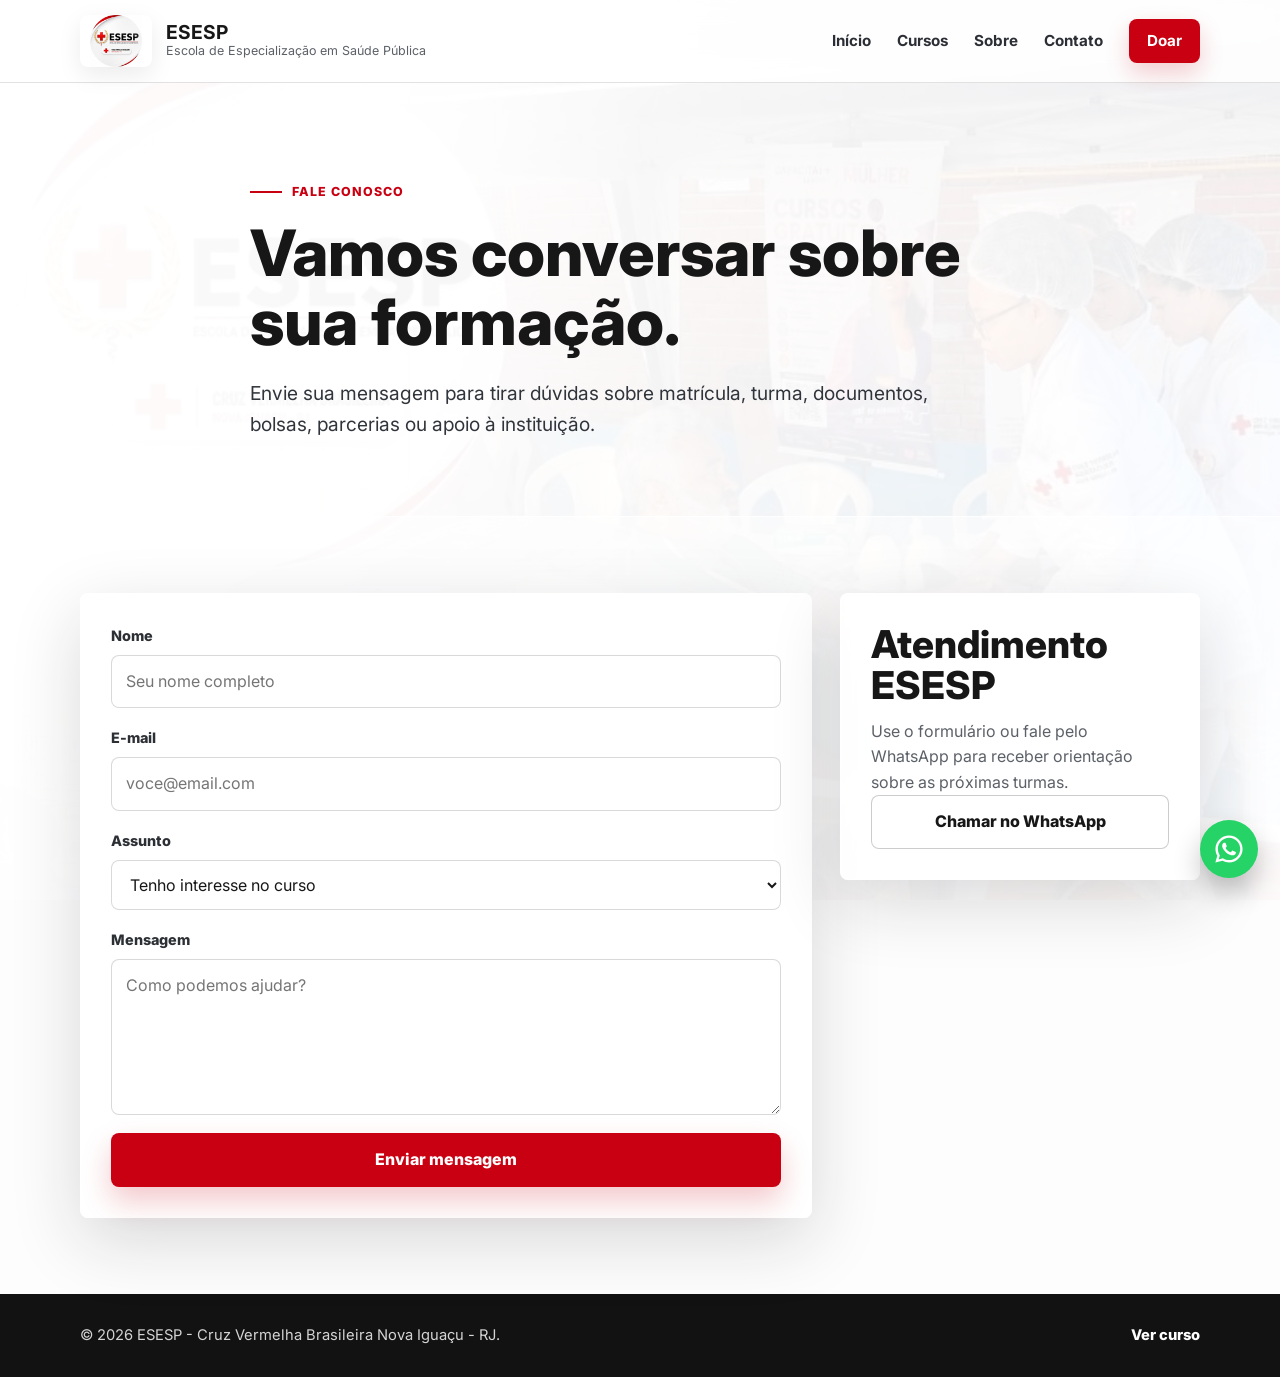
==== commit 1830c14e: "8 versão" ====
--- a/Contato.html
+++ b/Contato.html
@@ -76,7 +76,11 @@
     </div>
   </footer>
 
-  <a class="whatsapp-float" href="https://wa.me/5500000000000?text=Ol%C3%A1!%20Gostaria%20de%20falar%20com%20a%20ESESP." target="_blank" rel="noopener" aria-label="Falar pelo WhatsApp">W</a>
+  <a class="whatsapp-float" href="https://wa.me/5500000000000?text=Ol%C3%A1!%20Gostaria%20de%20falar%20com%20a%20ESESP." target="_blank" rel="noopener" aria-label="Falar pelo WhatsApp">
+    <svg viewBox="0 0 32 32" aria-hidden="true">
+      <path d="M16.03 3.2c-7.04 0-12.77 5.7-12.77 12.72 0 2.24.59 4.43 1.72 6.36L3.15 28.8l6.69-1.75a12.78 12.78 0 0 0 6.19 1.58c7.04 0 12.77-5.7 12.77-12.72S23.07 3.2 16.03 3.2Zm0 23.26c-1.9 0-3.75-.51-5.37-1.47l-.38-.23-3.97 1.04 1.06-3.87-.25-.4a10.48 10.48 0 0 1-1.6-5.61c0-5.82 4.72-10.55 10.52-10.55s10.52 4.73 10.52 10.55-4.72 10.54-10.52 10.54Zm5.77-7.89c-.32-.16-1.87-.92-2.16-1.03-.29-.1-.5-.16-.71.16-.21.32-.82 1.03-1 1.24-.18.21-.37.24-.69.08-.32-.16-1.34-.49-2.55-1.57-.94-.84-1.58-1.88-1.76-2.2-.18-.32-.02-.49.14-.65.14-.14.32-.37.48-.56.16-.18.21-.32.32-.53.1-.21.05-.4-.03-.56-.08-.16-.71-1.72-.98-2.36-.26-.62-.52-.53-.71-.54h-.61c-.21 0-.56.08-.85.4-.29.32-1.11 1.08-1.11 2.64 0 1.56 1.14 3.06 1.3 3.27.16.21 2.24 3.41 5.42 4.78.76.33 1.35.52 1.81.66.76.24 1.45.2 2 .12.61-.09 1.87-.76 2.14-1.5.26-.74.26-1.37.18-1.5-.08-.13-.29-.21-.61-.37Z"/>
+    </svg>
+  </a>
   <script src="Main.js"></script>
 </body>
 </html>
--- a/Style.css
+++ b/Style.css
@@ -610,6 +610,12 @@
   background: #25d366;
   box-shadow: 0 14px 28px rgba(0, 0, 0, 0.24);
   font-weight: 800;
+}
+
+.whatsapp-float svg {
+  width: 34px;
+  height: 34px;
+  fill: currentColor;
 }
 
 .whatsapp-float:hover {
